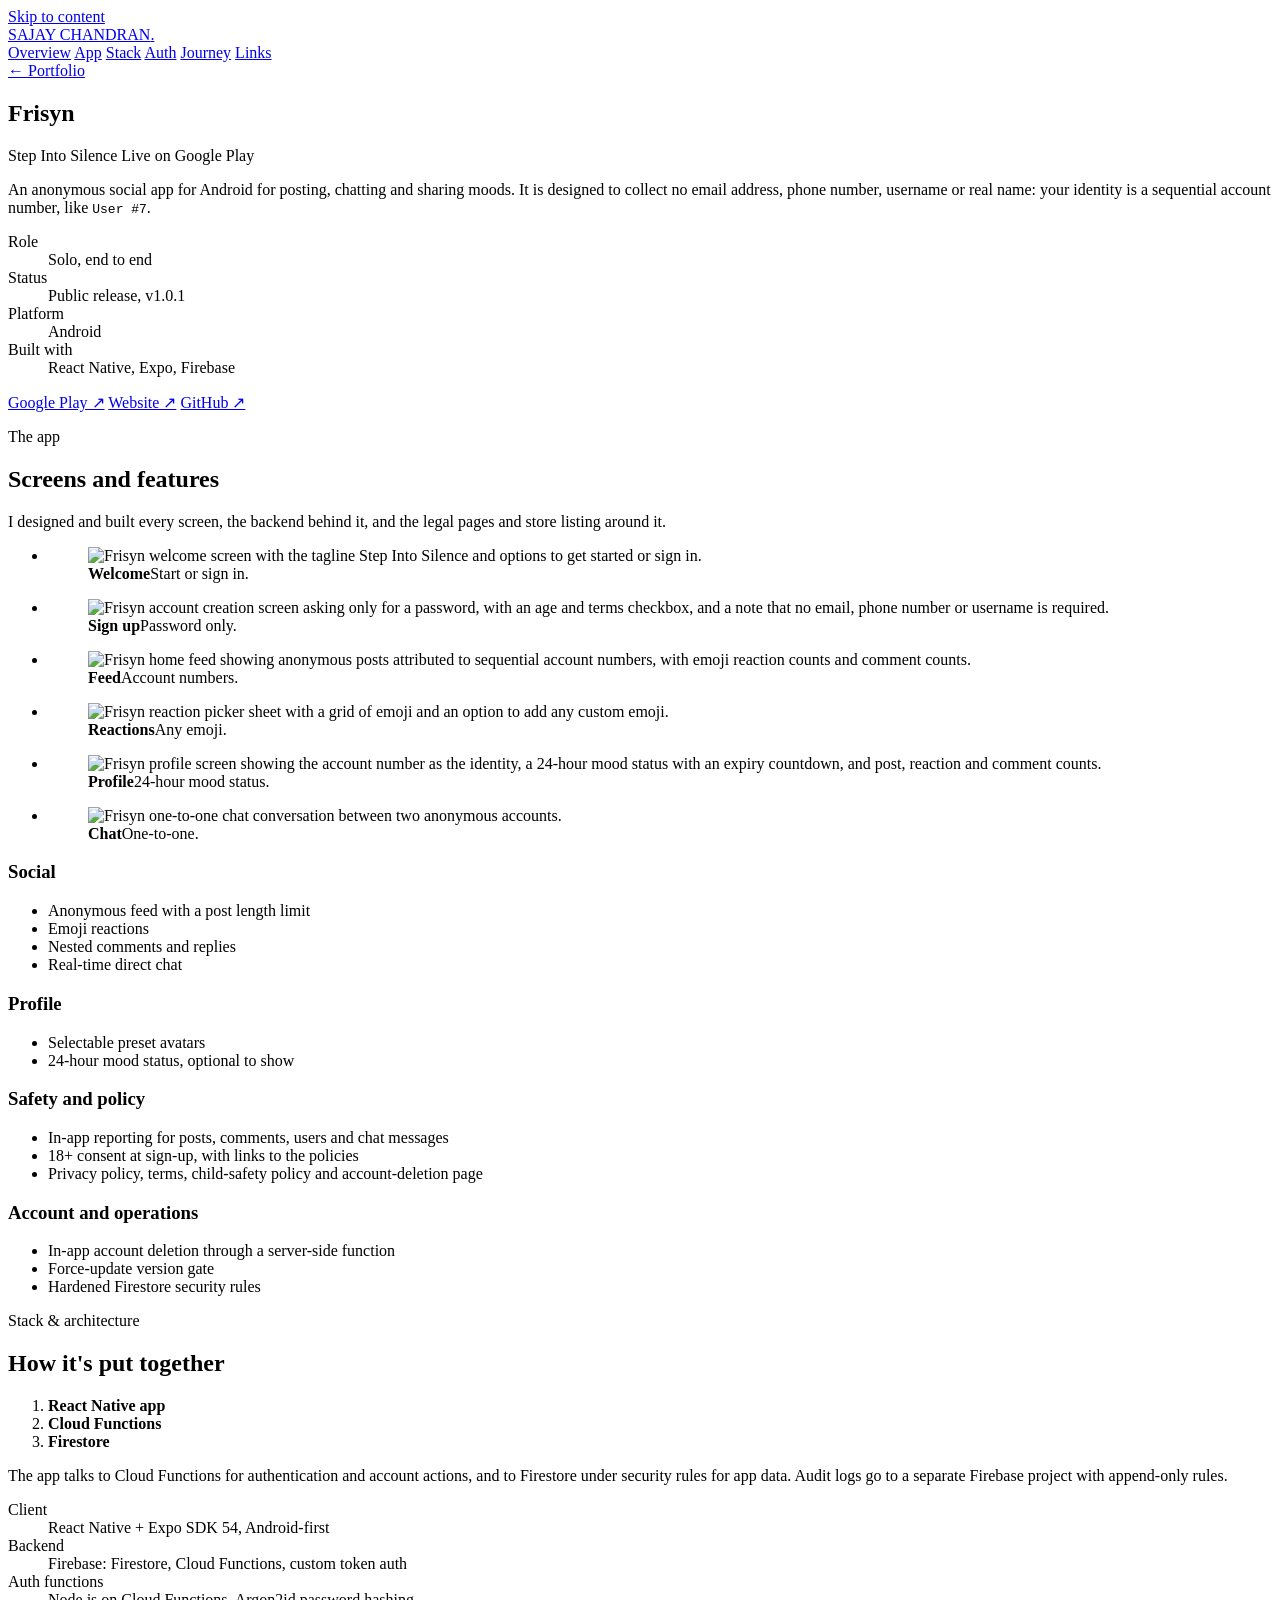
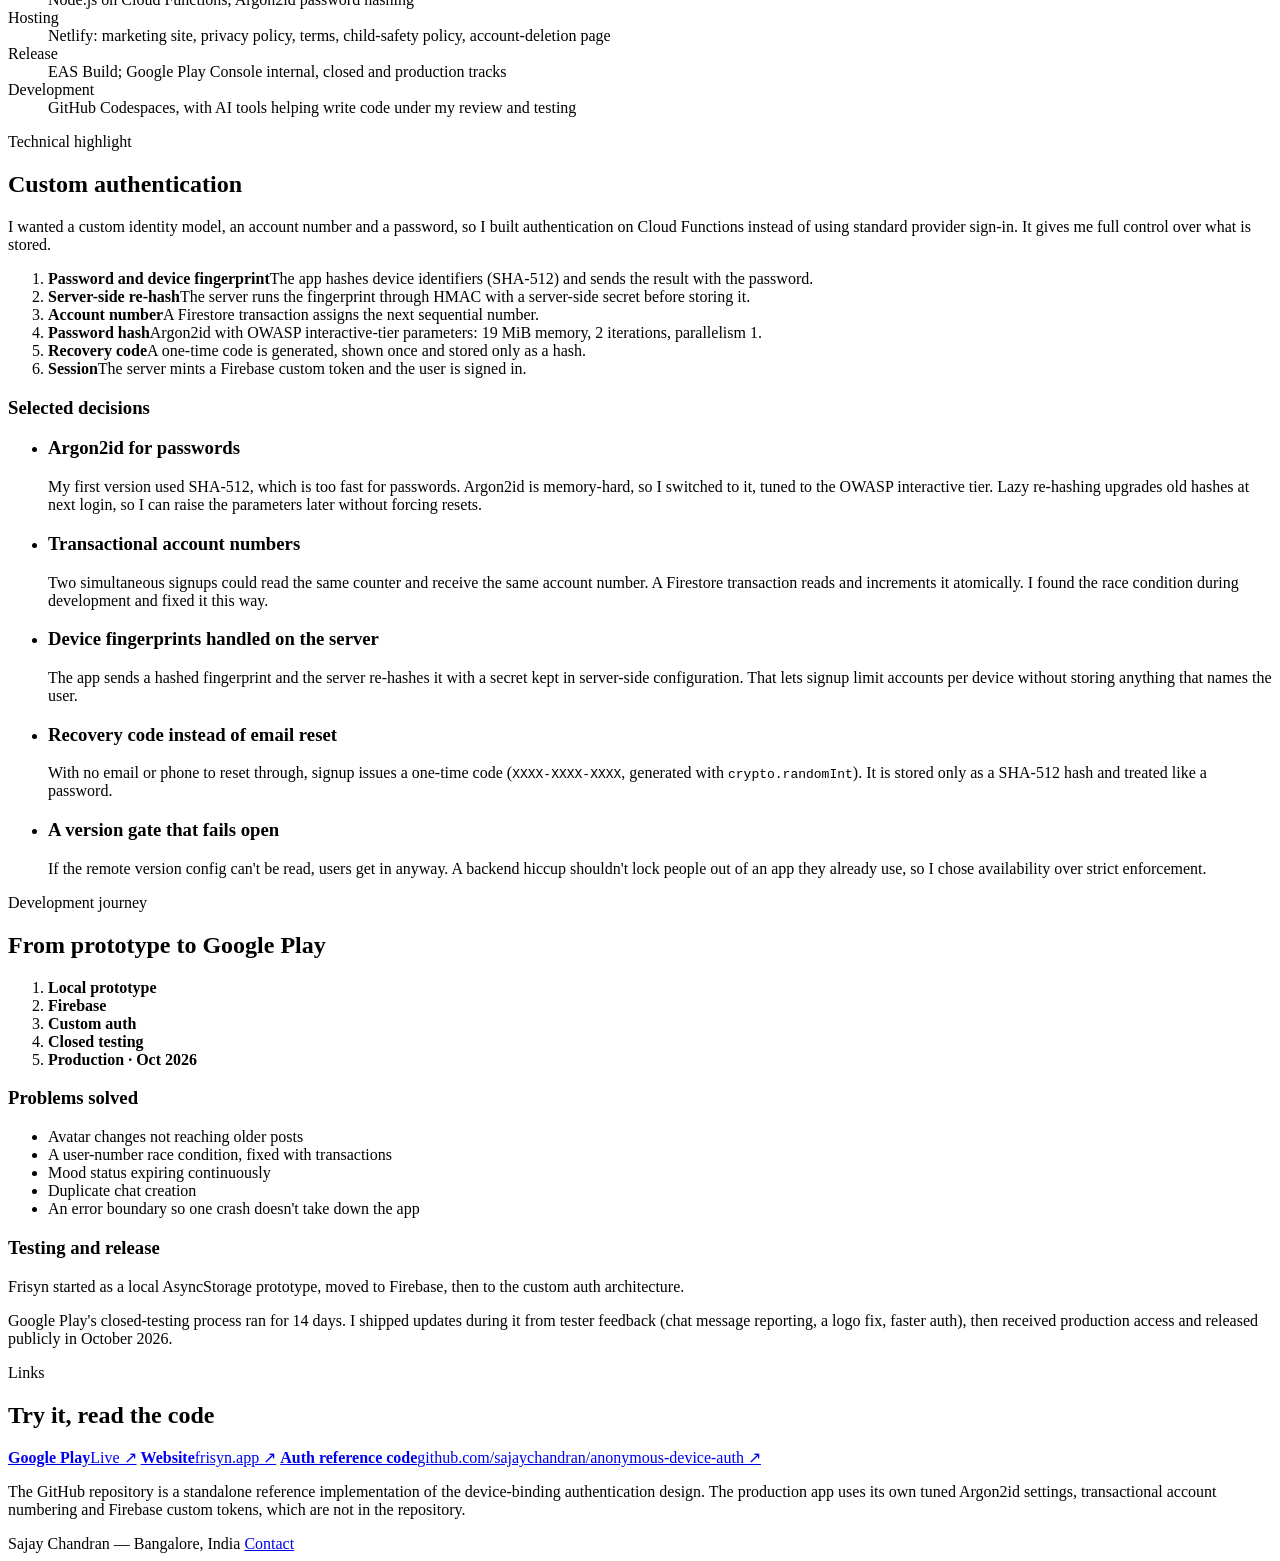
==== frisyn.html @ 88f26ec2 "Add files via upload" ====
<!DOCTYPE html>
<html lang="en">
<head>
<meta charset="utf-8">
<meta name="viewport" content="width=device-width, initial-scale=1">
<title>Frisyn — Sajay Chandran</title>
<meta name="description" content="Frisyn is an anonymous social app for Android, built solo with React Native and Firebase, with a custom authentication system. Features, architecture, engineering decisions and development journey.">
<meta name="author" content="Sajay Chandran">
<link rel="canonical" href="https://sajaywork.netlify.app/frisyn.html">
<meta property="og:type" content="article">
<meta property="og:url" content="https://sajaywork.netlify.app/frisyn.html">
<meta property="og:title" content="Frisyn — an anonymous social app, built solo">
<meta property="og:description" content="React Native + Firebase app on Google Play, with a custom authentication system. Features, architecture and engineering decisions.">
<meta property="og:image" content="https://sajaywork.netlify.app/assets/frisyn-icon.png">
<meta name="twitter:card" content="summary">
<link rel="icon" href="assets/frisyn-icon.png">
<link rel="preconnect" href="https://fonts.googleapis.com">
<link rel="preconnect" href="https://fonts.gstatic.com" crossorigin>
<link href="https://fonts.googleapis.com/css2?family=Archivo:wght@400;500;600;700;800&family=IBM+Plex+Mono:wght@400;500;600&family=Newsreader:opsz,wght@6..72,300;400;500&display=swap" rel="stylesheet">
<noscript><style>.rise{opacity:1!important;transform:none!important}</style></noscript>
<link rel="stylesheet" href="assets/site.css">
</head>
<body>
<a class="skip" href="#main">Skip to content</a>

<header class="topbar">
  <div class="wrap">
    <a class="brand" href="index.html">SAJAY CHANDRAN<span>.</span></a>
    <nav class="nav" aria-label="On this page">
      <a href="#overview">Overview</a>
      <a href="#app">App</a>
      <a href="#stack">Stack</a>
      <a href="#auth">Auth</a>
      <a href="#journey">Journey</a>
      <a href="#links">Links</a>
    </nav>
  </div>
</header>

<main id="main">

<!-- ============ 1. OVERVIEW ============ -->
<section class="page-hero" id="overview" aria-labelledby="top-h">
  <div class="wrap grid">
    <a class="crumb mono" href="index.html#frisyn">← Portfolio</a>
    <div class="col wide">
      <div class="project-head">
        <h1 id="top-h">Frisyn</h1>
        <span class="tagline">Step Into Silence</span>
        <span class="badge">Live on Google Play</span>
      </div>
      <p class="lede">An anonymous social app for Android for posting, chatting and sharing moods. It is designed to collect no email address, phone number, username or real name: your identity is a sequential account number, like <code>User #7</code>.</p>
      <dl class="facts-row">
        <div><dt>Role</dt><dd>Solo, end to end</dd></div>
        <div><dt>Status</dt><dd>Public release, v1.0.1</dd></div>
        <div><dt>Platform</dt><dd>Android</dd></div>
        <div><dt>Built with</dt><dd>React Native, Expo, Firebase</dd></div>
      </dl>
      <div class="btns">
        <a class="btn primary" href="https://play.google.com/store/apps/details?id=com.frisyn.app" target="_blank" rel="noopener noreferrer">Google Play ↗</a>
        <a class="btn" href="https://frisyn.app/" target="_blank" rel="noopener noreferrer">Website ↗</a>
        <a class="btn" href="https://github.com/sajaychandran/anonymous-device-auth" target="_blank" rel="noopener noreferrer">GitHub ↗</a>
      </div>
    </div>
  </div>
</section>

<!-- ============ 2. SCREENSHOTS AND CORE FEATURES ============ -->
<section class="sec" id="app" aria-labelledby="app-h">
  <div class="wrap grid">
    <p class="eyebrow mono">The app</p>
    <div class="col wide rise">
      <h2 id="app-h">Screens and features</h2>
      <p class="lede">I designed and built every screen, the backend behind it, and the legal pages and store listing around it.</p>

      <ul class="shots" aria-label="Frisyn screenshots" tabindex="0">
        <li><figure><img src="assets/welcome.webp" width="480" height="1066" loading="lazy" decoding="async" alt="Frisyn welcome screen with the tagline Step Into Silence and options to get started or sign in."><figcaption><b>Welcome</b>Start or sign in.</figcaption></figure></li>
        <li><figure><img src="assets/signup.webp" width="480" height="1066" loading="lazy" decoding="async" alt="Frisyn account creation screen asking only for a password, with an age and terms checkbox, and a note that no email, phone number or username is required."><figcaption><b>Sign up</b>Password only.</figcaption></figure></li>
        <li><figure><img src="assets/homef.webp" width="480" height="1066" loading="lazy" decoding="async" alt="Frisyn home feed showing anonymous posts attributed to sequential account numbers, with emoji reaction counts and comment counts."><figcaption><b>Feed</b>Account numbers.</figcaption></figure></li>
        <li><figure><img src="assets/reaction.webp" width="480" height="1066" loading="lazy" decoding="async" alt="Frisyn reaction picker sheet with a grid of emoji and an option to add any custom emoji."><figcaption><b>Reactions</b>Any emoji.</figcaption></figure></li>
        <li><figure><img src="assets/profilewithm.webp" width="480" height="1066" loading="lazy" decoding="async" alt="Frisyn profile screen showing the account number as the identity, a 24-hour mood status with an expiry countdown, and post, reaction and comment counts."><figcaption><b>Profile</b>24-hour mood status.</figcaption></figure></li>
        <li><figure><img src="assets/chat.webp" width="480" height="1066" loading="lazy" decoding="async" alt="Frisyn one-to-one chat conversation between two anonymous accounts."><figcaption><b>Chat</b>One-to-one.</figcaption></figure></li>
      </ul>

      <div class="two block">
        <div>
          <h3>Social</h3>
          <ul class="bullets">
            <li>Anonymous feed with a post length limit</li>
            <li>Emoji reactions</li>
            <li>Nested comments and replies</li>
            <li>Real-time direct chat</li>
          </ul>
        </div>
        <div>
          <h3>Profile</h3>
          <ul class="bullets">
            <li>Selectable preset avatars</li>
            <li>24-hour mood status, optional to show</li>
          </ul>
        </div>
        <div>
          <h3>Safety and policy</h3>
          <ul class="bullets">
            <li>In-app reporting for posts, comments, users and chat messages</li>
            <li>18+ consent at sign-up, with links to the policies</li>
            <li>Privacy policy, terms, child-safety policy and account-deletion page</li>
          </ul>
        </div>
        <div>
          <h3>Account and operations</h3>
          <ul class="bullets">
            <li>In-app account deletion through a server-side function</li>
            <li>Force-update version gate</li>
            <li>Hardened Firestore security rules</li>
          </ul>
        </div>
      </div>
    </div>
  </div>
</section>

<!-- ============ 3. STACK AND ARCHITECTURE ============ -->
<section class="sec" id="stack" aria-labelledby="stack-h">
  <div class="wrap grid">
    <p class="eyebrow mono">Stack &amp; architecture</p>
    <div class="col wide rise">
      <h2 id="stack-h">How it's put together</h2>
      <ol class="chain" aria-label="Architecture" tabindex="0">
        <li><b>React Native app</b></li><li><b>Cloud Functions</b></li><li><b>Firestore</b></li>
      </ol>
      <p class="block" style="max-width:var(--measure)">The app talks to Cloud Functions for authentication and account actions, and to Firestore under security rules for app data. Audit logs go to a separate Firebase project with append-only rules.</p>
      <dl class="facts block">
        <div><dt>Client</dt><dd>React Native + Expo SDK 54, Android-first</dd></div>
        <div><dt>Backend</dt><dd>Firebase: Firestore, Cloud Functions, custom token auth</dd></div>
        <div><dt>Auth functions</dt><dd>Node.js on Cloud Functions, Argon2id password hashing</dd></div>
        <div><dt>Hosting</dt><dd>Netlify: marketing site, privacy policy, terms, child-safety policy, account-deletion page</dd></div>
        <div><dt>Release</dt><dd>EAS Build; Google Play Console internal, closed and production tracks</dd></div>
        <div><dt>Development</dt><dd>GitHub Codespaces, with AI tools helping write code under my review and testing</dd></div>
      </dl>
    </div>
  </div>
</section>

<!-- ============ 4. CUSTOM AUTH AND DECISIONS ============ -->
<section class="sec" id="auth" aria-labelledby="auth-h">
  <div class="wrap grid">
    <p class="eyebrow mono">Technical highlight</p>
    <div class="col wide rise">
      <div class="auth">
        <h2 id="auth-h">Custom authentication</h2>
        <p class="lede">I wanted a custom identity model, an account number and a password, so I built authentication on Cloud Functions instead of using standard provider sign-in. It gives me full control over what is stored.</p>

        <ol class="steps" aria-label="Signup flow">
          <li><strong>Password and device fingerprint</strong><span>The app hashes device identifiers (SHA-512) and sends the result with the password.</span></li>
          <li><strong>Server-side re-hash</strong><span>The server runs the fingerprint through HMAC with a server-side secret before storing it.</span></li>
          <li><strong>Account number</strong><span>A Firestore transaction assigns the next sequential number.</span></li>
          <li><strong>Password hash</strong><span>Argon2id with OWASP interactive-tier parameters: 19 MiB memory, 2 iterations, parallelism 1.</span></li>
          <li><strong>Recovery code</strong><span>A one-time code is generated, shown once and stored only as a hash.</span></li>
          <li><strong>Session</strong><span>The server mints a Firebase custom token and the user is signed in.</span></li>
        </ol>
      </div>

      <h3 class="sub-h">Selected decisions</h3>
      <ul class="decisions">
        <li>
          <h3>Argon2id for passwords</h3>
          <p>My first version used SHA-512, which is too fast for passwords. Argon2id is memory-hard, so I switched to it, tuned to the OWASP interactive tier. Lazy re-hashing upgrades old hashes at next login, so I can raise the parameters later without forcing resets.</p>
        </li>
        <li>
          <h3>Transactional account numbers</h3>
          <p>Two simultaneous signups could read the same counter and receive the same account number. A Firestore transaction reads and increments it atomically. I found the race condition during development and fixed it this way.</p>
        </li>
        <li>
          <h3>Device fingerprints handled on the server</h3>
          <p>The app sends a hashed fingerprint and the server re-hashes it with a secret kept in server-side configuration. That lets signup limit accounts per device without storing anything that names the user.</p>
        </li>
        <li>
          <h3>Recovery code instead of email reset</h3>
          <p>With no email or phone to reset through, signup issues a one-time code (<code>XXXX-XXXX-XXXX</code>, generated with <code>crypto.randomInt</code>). It is stored only as a SHA-512 hash and treated like a password.</p>
        </li>
        <li>
          <h3>A version gate that fails open</h3>
          <p>If the remote version config can't be read, users get in anyway. A backend hiccup shouldn't lock people out of an app they already use, so I chose availability over strict enforcement.</p>
        </li>
      </ul>
    </div>
  </div>
</section>

<!-- ============ 5. JOURNEY ============ -->
<section class="sec" id="journey" aria-labelledby="journey-h">
  <div class="wrap grid">
    <p class="eyebrow mono">Development journey</p>
    <div class="col wide rise">
      <h2 id="journey-h">From prototype to Google Play</h2>
      <ol class="chain" aria-label="Timeline" tabindex="0">
        <li><b>Local prototype</b></li><li><b>Firebase</b></li><li><b>Custom auth</b></li>
        <li><b>Closed testing</b></li><li><b>Production · Oct 2026</b></li>
      </ol>
      <div class="two block">
        <div>
          <h3>Problems solved</h3>
          <ul class="bullets">
            <li>Avatar changes not reaching older posts</li>
            <li>A user-number race condition, fixed with transactions</li>
            <li>Mood status expiring continuously</li>
            <li>Duplicate chat creation</li>
            <li>An error boundary so one crash doesn't take down the app</li>
          </ul>
        </div>
        <div>
          <h3>Testing and release</h3>
          <p>Frisyn started as a local AsyncStorage prototype, moved to Firebase, then to the custom auth architecture.</p>
          <p>Google Play's closed-testing process ran for 14 days. I shipped updates during it from tester feedback (chat message reporting, a logo fix, faster auth), then received production access and released publicly in October 2026.</p>
        </div>
      </div>
    </div>
  </div>
</section>

<!-- ============ 7. LINKS ============ -->
<section class="sec" id="links" aria-labelledby="links-h">
  <div class="wrap grid">
    <p class="eyebrow mono">Links</p>
    <div class="col">
      <h2 id="links-h">Try it, read the code</h2>
      <div class="contact-links">
        <a href="https://play.google.com/store/apps/details?id=com.frisyn.app" target="_blank" rel="noopener noreferrer"><strong>Google Play</strong><span>Live ↗</span></a>
        <a href="https://frisyn.app/" target="_blank" rel="noopener noreferrer"><strong>Website</strong><span>frisyn.app ↗</span></a>
        <a href="https://github.com/sajaychandran/anonymous-device-auth" target="_blank" rel="noopener noreferrer"><strong>Auth reference code</strong><span>github.com/sajaychandran/anonymous-device-auth ↗</span></a>
      </div>
      <p class="block" style="color:var(--ink-soft);font-size:var(--fs-small)">The GitHub repository is a standalone reference implementation of the device-binding authentication design. The production app uses its own tuned Argon2id settings, transactional account numbering and Firebase custom tokens, which are not in the repository.</p>
    </div>
  </div>
</section>

</main>

<footer>
  <div class="wrap mono">
    <span>Sajay Chandran — Bangalore, India</span>
    <a href="index.html#contact">Contact</a>
  </div>
</footer>

<script>
(function(){
  var els = document.querySelectorAll('.rise');
  if (!('IntersectionObserver' in window) || window.matchMedia('(prefers-reduced-motion: reduce)').matches){
    els.forEach(function(el){ el.classList.add('in'); });
    return;
  }
  var io = new IntersectionObserver(function(entries){
    entries.forEach(function(e){
      if (e.isIntersecting){ e.target.classList.add('in'); io.unobserve(e.target); }
    });
  }, { rootMargin: '0px 0px -8% 0px', threshold: 0.01 });
  els.forEach(function(el){ io.observe(el); });
})();
</script>
</body>
</html>
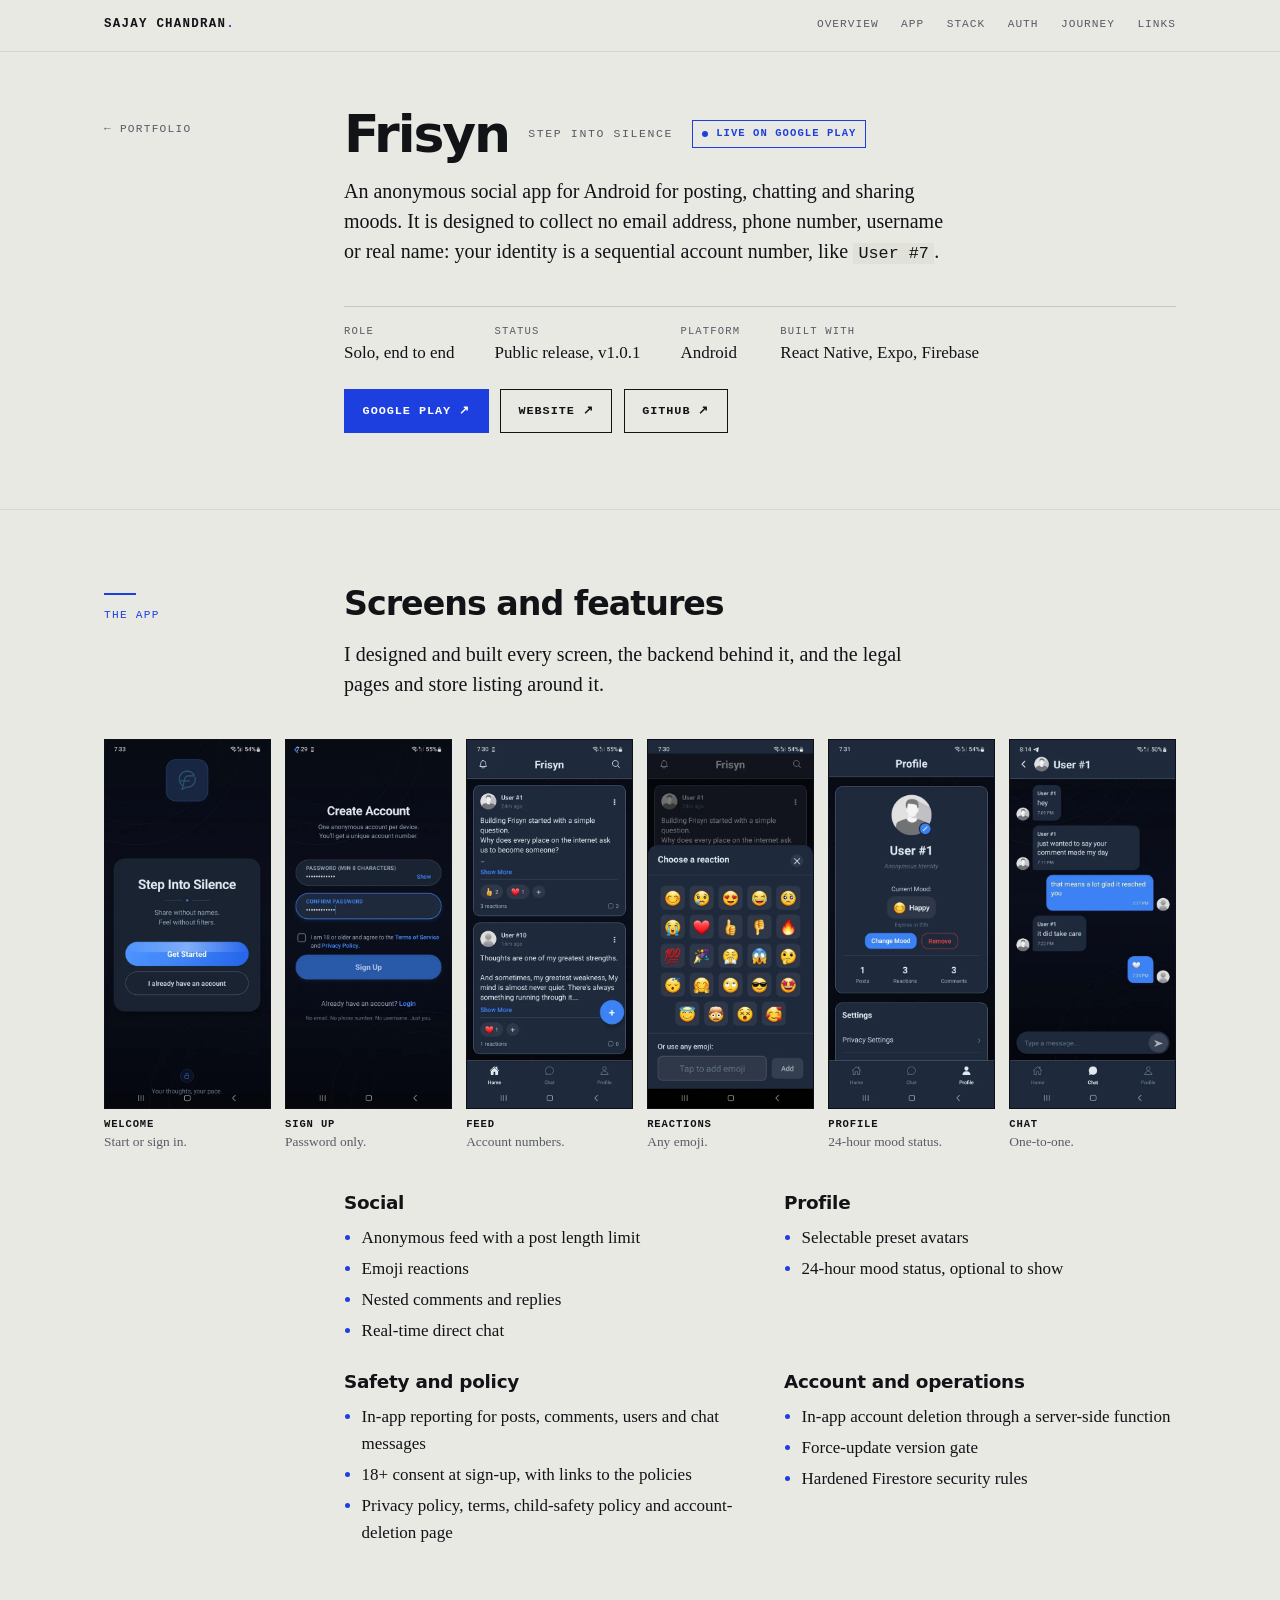
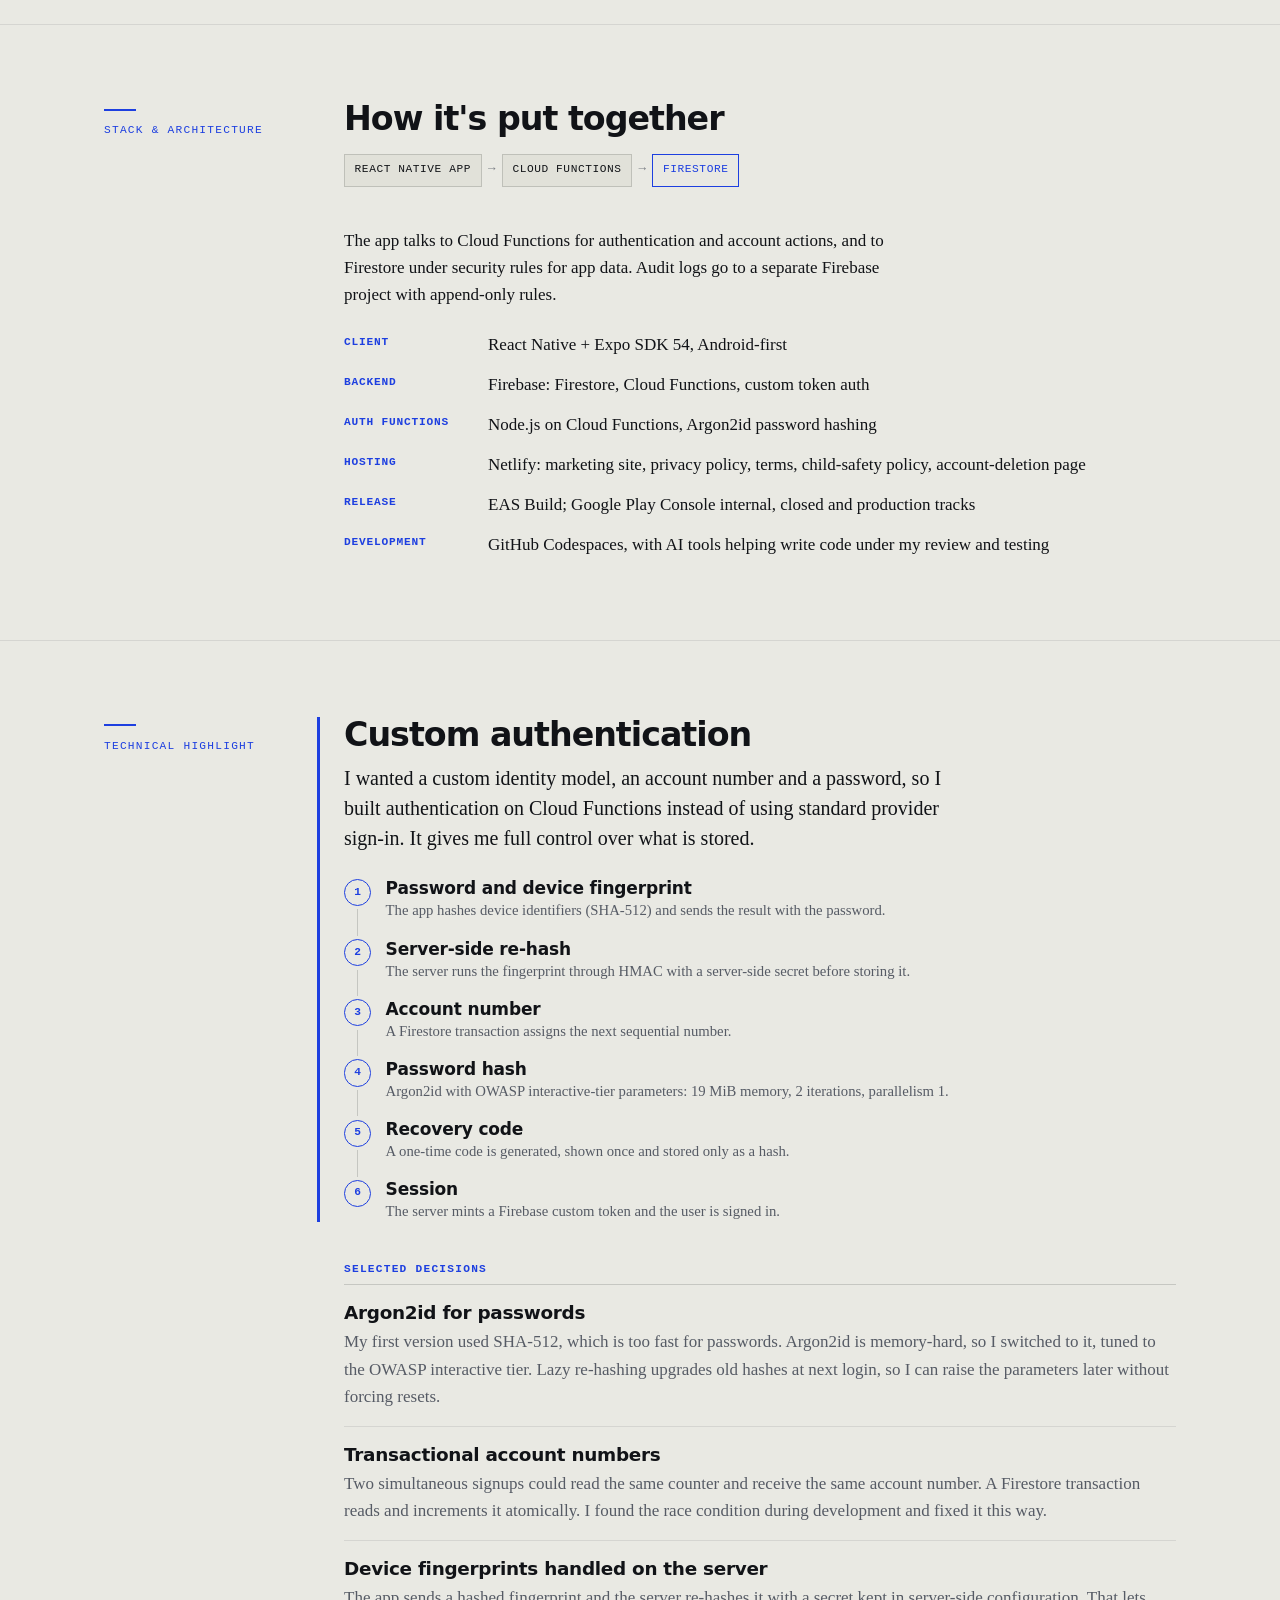
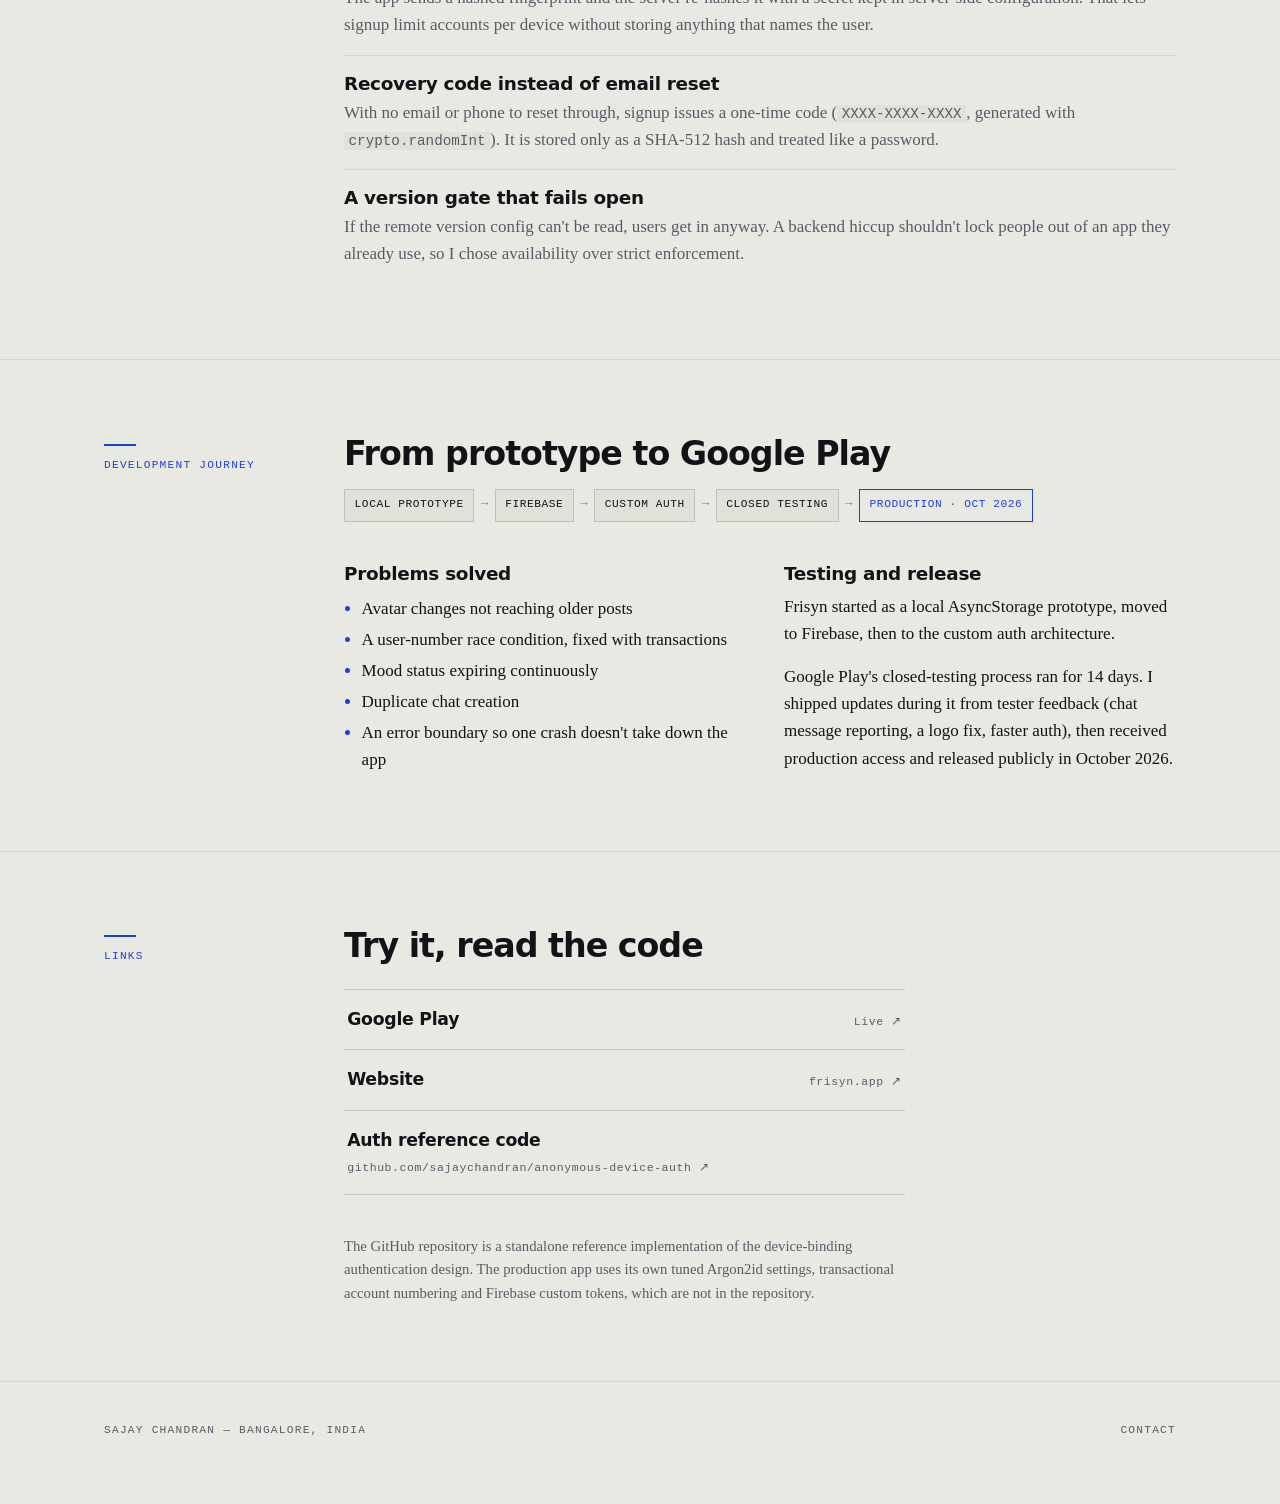
==== commit 99324638: "Add files via upload" ====
--- a/frisyn.html
+++ b/frisyn.html
@@ -6,14 +6,14 @@
 <title>Frisyn — Sajay Chandran</title>
 <meta name="description" content="Frisyn is an anonymous social app for Android, built solo with React Native and Firebase, with a custom authentication system. Features, architecture, engineering decisions and development journey.">
 <meta name="author" content="Sajay Chandran">
-<link rel="canonical" href="https://sajaywork.netlify.app/frisyn.html">
+<link rel="canonical" href="https://sajaychandran.me/frisyn.html">
 <meta property="og:type" content="article">
-<meta property="og:url" content="https://sajaywork.netlify.app/frisyn.html">
+<meta property="og:url" content="https://sajaychandran.me/frisyn.html">
 <meta property="og:title" content="Frisyn — an anonymous social app, built solo">
 <meta property="og:description" content="React Native + Firebase app on Google Play, with a custom authentication system. Features, architecture and engineering decisions.">
-<meta property="og:image" content="https://sajaywork.netlify.app/assets/frisyn-icon.png">
-<meta name="twitter:card" content="summary">
-<link rel="icon" href="assets/frisyn-icon.png">
+<meta property="og:image" content="https://sajaychandran.me/assets/og-image.png">
+<meta name="twitter:card" content="summary_large_image">
+<link rel="icon" type="image/png" href="assets/favicon.png">
 <link rel="preconnect" href="https://fonts.googleapis.com">
 <link rel="preconnect" href="https://fonts.gstatic.com" crossorigin>
 <link href="https://fonts.googleapis.com/css2?family=Archivo:wght@400;500;600;700;800&family=IBM+Plex+Mono:wght@400;500;600&family=Newsreader:opsz,wght@6..72,300;400;500&display=swap" rel="stylesheet">
--- a/assets/site.css
+++ b/assets/site.css
@@ -0,0 +1,246 @@
+/* ===== tokens ===== */
+:root{
+  --paper:#E9E9E3;
+  --paper-2:#E1E1D9;
+  --ink:#111317;
+  --ink-soft:#565B65;
+  --accent:#1D3FE0;
+  --accent-deep:#142fb0;
+  --rule:rgba(17,19,23,.16);
+  --rule-soft:rgba(17,19,23,.09);
+  --display:"Archivo",system-ui,sans-serif;
+  --body:"Newsreader",Georgia,serif;
+  --mono:"IBM Plex Mono",ui-monospace,monospace;
+
+  /* type scale */
+  --fs-display:clamp(2.4rem,6vw,4.5rem);   /* homepage hero */
+  --fs-title:clamp(2.2rem,5vw,3.25rem);    /* project page title */
+  --fs-h2:clamp(1.65rem,2.6vw,2.1rem);
+  --fs-h3:1.15rem;
+  --fs-lede:clamp(1.1rem,.4vw + 1rem,1.25rem);
+  --fs-body:clamp(1rem,.2vw + .96rem,1.0625rem);
+  --fs-small:.92rem;
+  --fs-cap:.84rem;
+  --fs-label:.7rem;
+
+  /* spacing scale */
+  --sp-1:.5rem; --sp-2:1rem; --sp-3:1.5rem; --sp-4:2.5rem; --sp-5:4rem;
+  --sec:clamp(3rem,6vw,4.75rem);
+  --gut:clamp(1.25rem,5vw,5rem);
+  --measure:66ch;
+  --side:12rem;                              /* label column */
+  --gg:clamp(1.5rem,4vw,3rem);               /* grid gap */
+}
+
+/* ===== base ===== */
+*,*::before,*::after{box-sizing:border-box}
+html{-webkit-text-size-adjust:100%;scroll-behavior:smooth;-webkit-tap-highlight-color:rgba(29,63,224,.14)}
+body{
+  margin:0;background:var(--paper);color:var(--ink);overflow-x:hidden;
+  font-family:var(--body);font-size:var(--fs-body);line-height:1.6;font-weight:400;
+  -webkit-font-smoothing:antialiased;
+}
+img{max-width:100%;display:block;height:auto}
+a{color:inherit}
+:focus-visible{outline:2.5px solid var(--accent);outline-offset:3px;border-radius:2px}
+.skip{position:absolute;left:-9999px;top:0;background:var(--ink);color:var(--paper);padding:.7rem 1rem;font-family:var(--mono);font-size:.8rem;z-index:99}
+.skip:focus{left:.5rem;top:.5rem}
+section{scroll-margin-top:4rem}
+code{font-family:var(--mono);font-size:.84em;background:var(--paper-2);padding:.08em .32em}
+
+h1,h2,h3{font-family:var(--display);font-weight:700;letter-spacing:-.03em;line-height:1.1;margin:0}
+h2{font-size:var(--fs-h2);margin-bottom:var(--sp-2)}
+h3{font-size:var(--fs-h3);letter-spacing:-.015em;line-height:1.25;margin-bottom:.5rem}
+p{margin:0 0 var(--sp-2)}
+p:last-child{margin-bottom:0}
+.lede{font-size:var(--fs-lede);line-height:1.5;max-width:60ch}
+.mono{font-family:var(--mono);font-size:var(--fs-label);letter-spacing:.11em;text-transform:uppercase;font-weight:500}
+
+/* ===== shell ===== */
+.wrap{max-width:1200px;margin:0 auto;padding-inline:var(--gut)}
+.topbar{position:sticky;top:0;z-index:50;background:rgba(233,233,227,.92);backdrop-filter:blur(8px);border-bottom:1px solid var(--rule-soft)}
+.topbar .wrap{display:flex;align-items:center;justify-content:space-between;gap:var(--sp-2);padding-block:.8rem}
+.brand{font-family:var(--mono);font-size:.78rem;letter-spacing:.1em;font-weight:600;text-decoration:none;white-space:nowrap}
+.brand span{color:var(--accent)}
+.nav{display:flex;gap:1.4rem;overflow-x:auto;scrollbar-width:none}
+.nav::-webkit-scrollbar{display:none}
+.nav a{font-family:var(--mono);font-size:var(--fs-label);letter-spacing:.09em;text-transform:uppercase;text-decoration:none;color:var(--ink-soft);white-space:nowrap;padding-block:.2rem;border-bottom:1.5px solid transparent}
+.nav a:hover,.nav a:focus-visible{color:var(--ink);border-bottom-color:var(--accent)}
+
+/* section frame: label column + content column, one shared left edge */
+.sec{padding-block:var(--sec);border-top:1px solid var(--rule-soft)}
+.grid{display:grid;grid-template-columns:minmax(0,1fr);gap:var(--sp-3) var(--gg)}
+.grid>*{min-width:0}
+@media(min-width:900px){.grid{grid-template-columns:var(--side) minmax(0,1fr)}}
+.eyebrow{color:var(--accent);display:block;margin:0;padding-top:.45rem}
+.eyebrow::before{content:"";display:block;width:2rem;height:2px;background:var(--accent);margin-bottom:.7rem}
+.col{max-width:var(--measure);min-width:0}
+.col.wide{max-width:none}
+.block{margin-top:var(--sp-4)}                 /* standard gap between blocks in a section */
+
+/* ===== hero ===== */
+.hero{padding-block:clamp(3rem,9vh,6rem) var(--sec)}
+.hero h1{font-size:var(--fs-display);font-weight:800;letter-spacing:-.045em;line-height:1;max-width:16ch;text-wrap:balance}
+.hero h1 em{font-style:normal;color:var(--accent)}
+.hero-sub{max-width:54ch;margin-top:var(--sp-3);font-size:var(--fs-lede);line-height:1.5}
+.btns{display:flex;flex-wrap:wrap;gap:.7rem;margin-top:var(--sp-3)}
+.btn{
+  display:inline-flex;align-items:center;justify-content:center;min-height:44px;padding:.55rem 1.1rem;
+  font-family:var(--mono);font-size:.74rem;letter-spacing:.08em;text-transform:uppercase;font-weight:600;
+  text-decoration:none;border:1.5px solid var(--ink);color:var(--ink);background:transparent;
+  transition:background-color .15s ease,color .15s ease,border-color .15s ease;
+}
+.btn:hover{background:var(--ink);color:var(--paper)}
+.btn:active{transform:translateY(1px)}
+.btn.primary{background:var(--accent);border-color:var(--accent);color:#fff}
+.btn.primary:hover{background:var(--accent-deep);border-color:var(--accent-deep)}
+.facts-row{display:flex;flex-wrap:wrap;gap:var(--sp-2) var(--sp-4);margin:var(--sp-4) 0 0;padding-top:var(--sp-2);border-top:1px solid var(--rule)}
+.facts-row dt{font-family:var(--mono);font-size:.66rem;letter-spacing:.11em;text-transform:uppercase;color:var(--ink-soft);margin-bottom:.15rem}
+.facts-row dd{margin:0;line-height:1.35}
+
+/* ===== project page header: aligned to the same two-column frame ===== */
+.page-hero{padding-block:clamp(2rem,5vw,3.5rem) var(--sec)}
+.page-hero h1{font-size:var(--fs-title);font-weight:800;letter-spacing:-.04em;line-height:1}
+.page-hero .grid{align-items:start}
+.crumb{display:inline-flex;align-self:start;align-items:center;min-height:44px;text-decoration:none;color:var(--ink-soft)}
+.crumb:hover{color:var(--accent)}
+
+/* ===== chips (stack, flow) ===== */
+.chain,.chips{list-style:none;margin:var(--sp-2) 0 0;padding:0;display:flex;flex-wrap:wrap;align-items:center;gap:.4rem}
+.chain li{display:flex;align-items:center;gap:.4rem}
+.chain b,.chips b{
+  font-family:var(--mono);font-size:var(--fs-label);letter-spacing:.05em;font-weight:500;text-transform:uppercase;
+  border:1px solid var(--rule);padding:.4rem .6rem;background:var(--paper-2);color:var(--ink);white-space:nowrap;display:inline-block;
+}
+.chain li:last-child b{border-color:var(--accent);color:var(--accent);background:transparent}
+.chain li:not(:last-child)::after{content:"→";font-family:var(--mono);font-size:.78rem;color:var(--ink-soft);opacity:.75}
+
+/* ===== small parts ===== */
+.badge{
+  display:inline-flex;align-items:center;gap:.5rem;font-family:var(--mono);font-size:.66rem;
+  letter-spacing:.1em;text-transform:uppercase;font-weight:600;
+  border:1px solid var(--accent);color:var(--accent);padding:.3rem .55rem;
+}
+.badge::before{content:"";width:6px;height:6px;background:var(--accent);border-radius:50%}
+.project-head{display:flex;flex-wrap:wrap;align-items:center;gap:.6rem 1.2rem;margin-bottom:var(--sp-2)}
+.project-head h2,.project-head h1{margin:0}
+.tagline{font-family:var(--mono);font-size:.72rem;letter-spacing:.14em;text-transform:uppercase;color:var(--ink-soft)}
+.linkrow{display:flex;flex-wrap:wrap;gap:.1rem 1.5rem;margin-top:var(--sp-3)}
+.tlink{display:inline-flex;align-items:center;min-height:44px;font-family:var(--mono);font-size:.74rem;letter-spacing:.06em;text-decoration:none;border-bottom:1.5px solid var(--accent)}
+.tlink:hover{color:var(--accent)}
+.tlink:active{color:var(--accent-deep)}
+.tlink.main{font-weight:600}
+.sub-h{font-family:var(--mono);font-size:var(--fs-label);letter-spacing:.11em;text-transform:uppercase;color:var(--accent);font-weight:600;margin:var(--sp-4) 0 var(--sp-2);padding-bottom:.5rem;border-bottom:1px solid var(--rule)}
+
+.bullets{margin:0;padding-left:1.1rem}
+.bullets li{padding:.12rem 0}
+.bullets li::marker{color:var(--accent)}
+.two{display:grid;gap:var(--sp-3) var(--gg)}
+@media(min-width:760px){.two{grid-template-columns:1fr 1fr}}
+
+/* label / value rows (stack, lab write-ups, auth notes): no inner borders */
+.facts{margin:0}
+.facts>div{display:grid;gap:.1rem;padding:.4rem 0}
+.facts dt{font-family:var(--mono);font-size:var(--fs-label);letter-spacing:.07em;text-transform:uppercase;color:var(--accent);font-weight:600;padding-top:.2rem}
+.facts dd{margin:0}
+@media(min-width:700px){.facts>div{grid-template-columns:8rem minmax(0,1fr);gap:var(--sp-2)}}
+
+/* decisions: flat list, one rule between items */
+.decisions{list-style:none;margin:0;padding:0}
+.decisions li{padding:var(--sp-2) 0;border-top:1px solid var(--rule-soft)}
+.decisions li:first-child{border-top:0;padding-top:0}
+.decisions h3{margin-bottom:.25rem}
+.decisions p{color:var(--ink-soft)}
+
+/* ===== screenshots: break out to the full content width on desktop ===== */
+.shots{display:grid;gap:var(--sp-2) .9rem;margin:var(--sp-4) 0 0;padding:0;list-style:none;grid-template-columns:repeat(3,minmax(0,1fr))}
+@media(min-width:900px){
+  .shots{grid-template-columns:repeat(6,minmax(0,1fr));margin-left:calc(-1 * (var(--side) + var(--gg)))}
+}
+.shots figure{margin:0}
+.shots img{border:1px solid var(--rule);background:#0d1017;width:100%;aspect-ratio:480/1066;object-fit:cover}
+.shots figcaption{font-size:var(--fs-cap);line-height:1.35;color:var(--ink-soft);margin-top:.5rem}
+.shots figcaption b{display:block;font-family:var(--mono);font-size:.66rem;letter-spacing:.08em;text-transform:uppercase;color:var(--ink);font-weight:600;margin-bottom:.1rem}
+
+/* ===== lab write-ups ===== */
+.lab{padding:var(--sp-3) 0;border-top:1px solid var(--rule)}
+.lab:first-of-type{border-top:0;padding-top:0}
+.lab-meta{display:flex;flex-wrap:wrap;gap:.3rem 1.2rem;color:var(--ink-soft);margin:0 0 var(--sp-2)}
+.lab .facts{margin-top:var(--sp-2)}
+.reflect{border-left:2px solid var(--accent);padding:.1rem 0 .1rem var(--sp-2);margin:var(--sp-2) 0 0;color:var(--ink-soft)}
+
+/* ===== custom auth: one accent rule, numbered flow ===== */
+.auth{--ap:clamp(.9rem,2.2vw,1.5rem);border-left:3px solid var(--accent);padding-left:var(--ap);margin-left:calc(-1 * (var(--ap) + 3px))}
+.auth h2{margin-bottom:.6rem}
+.steps{list-style:none;margin:var(--sp-3) 0 0;padding:0;counter-reset:s}
+.steps li{position:relative;counter-increment:s;padding:0 0 var(--sp-2) 2.6rem}
+.steps li:last-child{padding-bottom:0}
+.steps li::before{
+  content:counter(s);position:absolute;left:0;top:.1rem;width:1.7rem;height:1.7rem;display:grid;place-items:center;
+  font-family:var(--mono);font-size:.7rem;font-weight:600;color:var(--accent);
+  border:1.5px solid var(--accent);background:var(--paper);border-radius:50%;
+}
+.steps li:not(:last-child)::after{content:"";position:absolute;left:calc(.85rem - .75px);top:2rem;bottom:.1rem;width:1.5px;background:var(--rule)}
+.steps strong{font-family:var(--display);font-weight:600;letter-spacing:-.01em;display:block;line-height:1.3}
+.steps span{color:var(--ink-soft);display:block;font-size:var(--fs-small);line-height:1.5}
+.auth-notes{margin-top:var(--sp-3);padding-top:var(--sp-2);border-top:1px solid var(--rule-soft)}
+
+/* ===== skills / education / contact ===== */
+.skills{display:grid;gap:var(--sp-3) var(--gg)}
+@media(min-width:760px){.skills{grid-template-columns:repeat(3,1fr)}}
+.skills h3{font-family:var(--mono);font-size:var(--fs-label);letter-spacing:.11em;text-transform:uppercase;color:var(--accent);font-weight:600;margin-bottom:.6rem;padding-bottom:.5rem;border-bottom:1px solid var(--rule)}
+.skills ul{list-style:none;margin:0;padding:0;font-size:var(--fs-small)}
+.skills li{padding:.16rem 0;color:var(--ink-soft)}
+.edu{list-style:none;margin:0;padding:0}
+.edu li{padding:.8rem 0;border-top:1px solid var(--rule-soft)}
+.edu li:first-child{border-top:0;padding-top:0}
+.edu small{display:block;font-family:var(--mono);font-size:.68rem;letter-spacing:.06em;text-transform:uppercase;color:var(--accent);margin-bottom:.2rem}
+.edu strong{font-family:var(--display);font-weight:600}
+.contact-links{display:grid;margin-top:var(--sp-3);border-top:1px solid var(--rule)}
+.contact-links a{
+  display:flex;flex-wrap:wrap;align-items:baseline;justify-content:space-between;gap:.3rem 1rem;
+  padding:1rem .2rem;border-bottom:1px solid var(--rule);text-decoration:none;
+  transition:padding-left .18s ease,background-color .18s ease;
+}
+.contact-links a:hover,.contact-links a:focus-visible{padding-left:.8rem;background:var(--paper-2)}
+.contact-links a:active{background:var(--rule-soft)}
+.contact-links strong{font-family:var(--display);font-weight:600;font-size:1.08rem;letter-spacing:-.015em}
+.contact-links span{font-family:var(--mono);font-size:.72rem;letter-spacing:.05em;color:var(--ink-soft);overflow-wrap:anywhere}
+.contact-links a:hover span{color:var(--accent)}
+footer{padding-block:var(--sp-4) var(--sp-5);border-top:1px solid var(--rule-soft);color:var(--ink-soft)}
+footer .wrap{display:flex;flex-wrap:wrap;gap:.5rem 1.5rem;justify-content:space-between}
+footer a{text-decoration:none}
+footer a:hover{color:var(--accent)}
+
+/* ===== motion ===== */
+.rise{opacity:0;transform:translateY(10px);transition:opacity .45s ease,transform .45s ease}
+.rise.in{opacity:1;transform:none}
+@media(prefers-reduced-motion:reduce){
+  *{animation:none!important;transition:none!important;scroll-behavior:auto!important}
+  .rise{opacity:1;transform:none}
+}
+
+/* ===== mobile ===== */
+@media(max-width:700px){
+  .topbar .wrap{flex-direction:column;align-items:stretch;gap:0;padding-block:.5rem 0}
+  .nav{gap:1rem;margin-inline:calc(var(--gut) * -1);padding-inline:var(--gut)}
+  .nav a{padding-block:.78rem;font-size:.68rem;letter-spacing:.07em}
+  .brand{padding-block:.15rem}
+  section{scroll-margin-top:5.2rem}
+  /* flows scroll on one line; stack chips wrap */
+  .chain{flex-wrap:nowrap;overflow-x:auto;scrollbar-width:none;margin-inline:calc(var(--gut) * -1);padding:0 var(--gut) .5rem}
+  .chain::-webkit-scrollbar{display:none}
+  .chain li{flex:0 0 auto}
+  /* screenshots: one swipeable row, bleeding to the screen edge */
+  .shots{
+    grid-auto-flow:column;grid-template-columns:none;grid-auto-columns:minmax(150px,52vw);
+    overflow-x:auto;scroll-snap-type:x mandatory;scroll-padding-inline:var(--gut);
+    margin-inline:calc(var(--gut) * -1);padding:.25rem var(--gut) .8rem;
+  }
+  .shots figure{scroll-snap-align:start}
+  .btn{flex:1 1 calc(50% - .35rem)}
+}
+@media(max-width:420px){.nav{gap:.75rem}.nav a{font-size:.64rem;letter-spacing:.05em}}
+@media(max-width:380px){.nav .opt{display:none}}
+@media(max-width:340px){.btn{flex-basis:100%}}
+@media(hover:none){.contact-links a:hover{padding-left:.2rem;background:transparent}}
